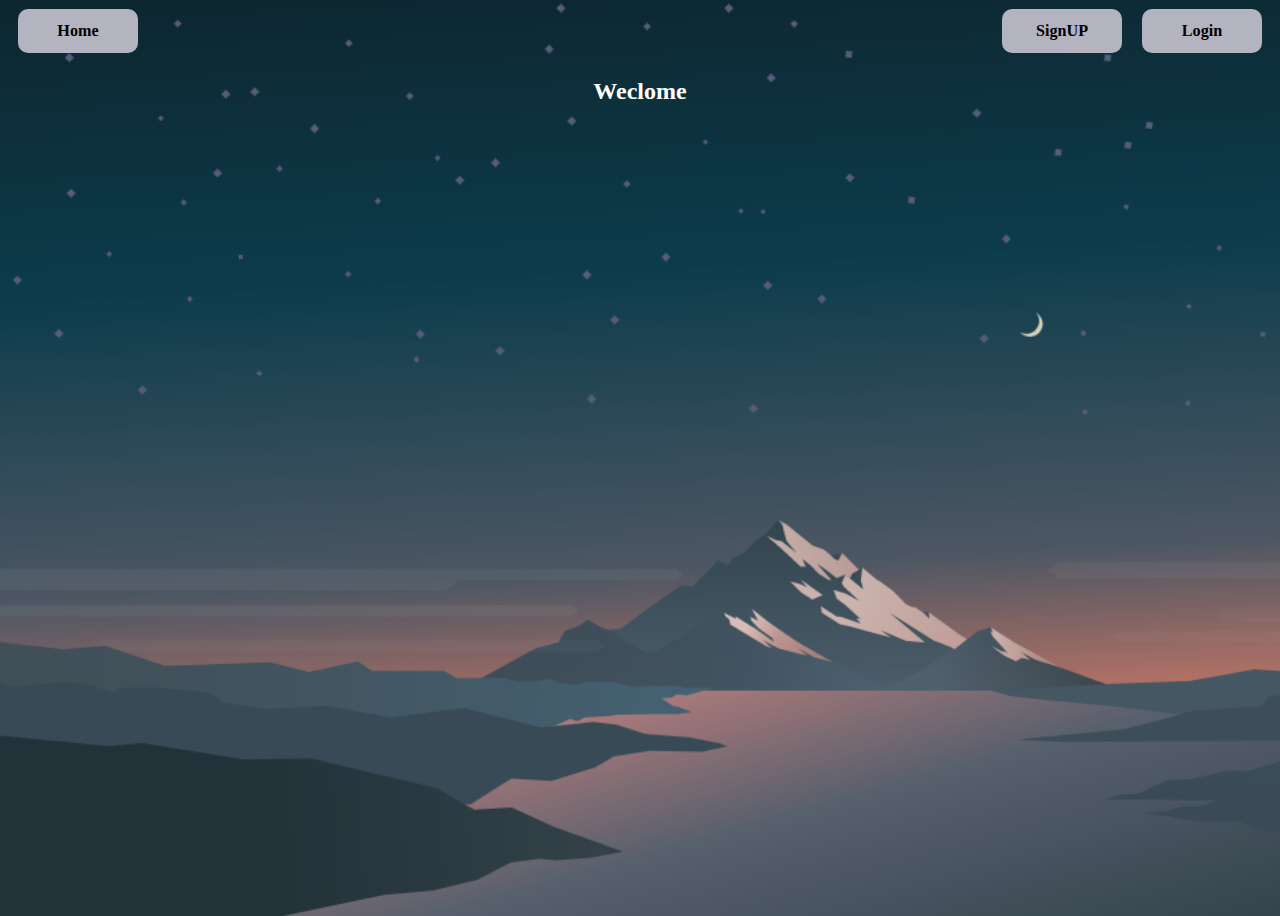
==== forgot_password.html @ e8ea39e4 "add some styles" ====
<!DOCTYPE html>
<html lang="en">
<head>
    <meta charset="UTF-8">
    <meta http-equiv="X-UA-Compatible" content="IE=edge">
    <meta name="viewport" content="width=device-width, initial-scale=1.0">
    <title>Forgot_Password</title>
    <link rel="stylesheet" href="./Forgot_Password.css">
</head>
<body>
    <div class="nav">
        <ul>
            <li id="icon"><a href="index.html">Home</a></li>
            <li id="try"><a href="index.html">Login</a></li>
            <li id="try"><a href="SignUP.html">SignUP</a></li>
        </ul>
    </div>
    <div class="F_password">
        <h2>Weclome</h2>
        <p></p>
    </div>
</body>
</html>
---- Forgot_Password.css ----
body
{
    background-image: url(test.png);
    background-size: cover;
    height: 100vh;
}
ul
{
    margin: 0;
    padding: 0;
}
li
{
    list-style-type: none;
}
a
{
    text-decoration: none;
    color: black
}

li
{
    float: right;
    font-size: 1.01em;
    margin:20px 10px 20px 10px;
}
li a
{
    text-decoration: none;
    display: block;
    text-align: center;
    padding: 10px 22px;
}
#icon
{
    font-weight: bold;
    float: left;
    border: none;
        outline: none;
        background: #b4b4c0;
        padding: 3px 10px;
        width: 100px;
        margin-top: 1px;
        border-radius: 10px;
        font-size: 600;
        cursor: pointer;
}
.F_password
{
    text-align: center;
    padding: 50px;
    color: white;
    
}
#try
{
    font-weight: bold;
        border: none;
        outline: none;
        background: #b4b4c0;
        padding: 3px 10px;
        width: 100px;
        margin-top: 1px;
        border-radius: 10px;
        font-size: 600;
        cursor: pointer;
}
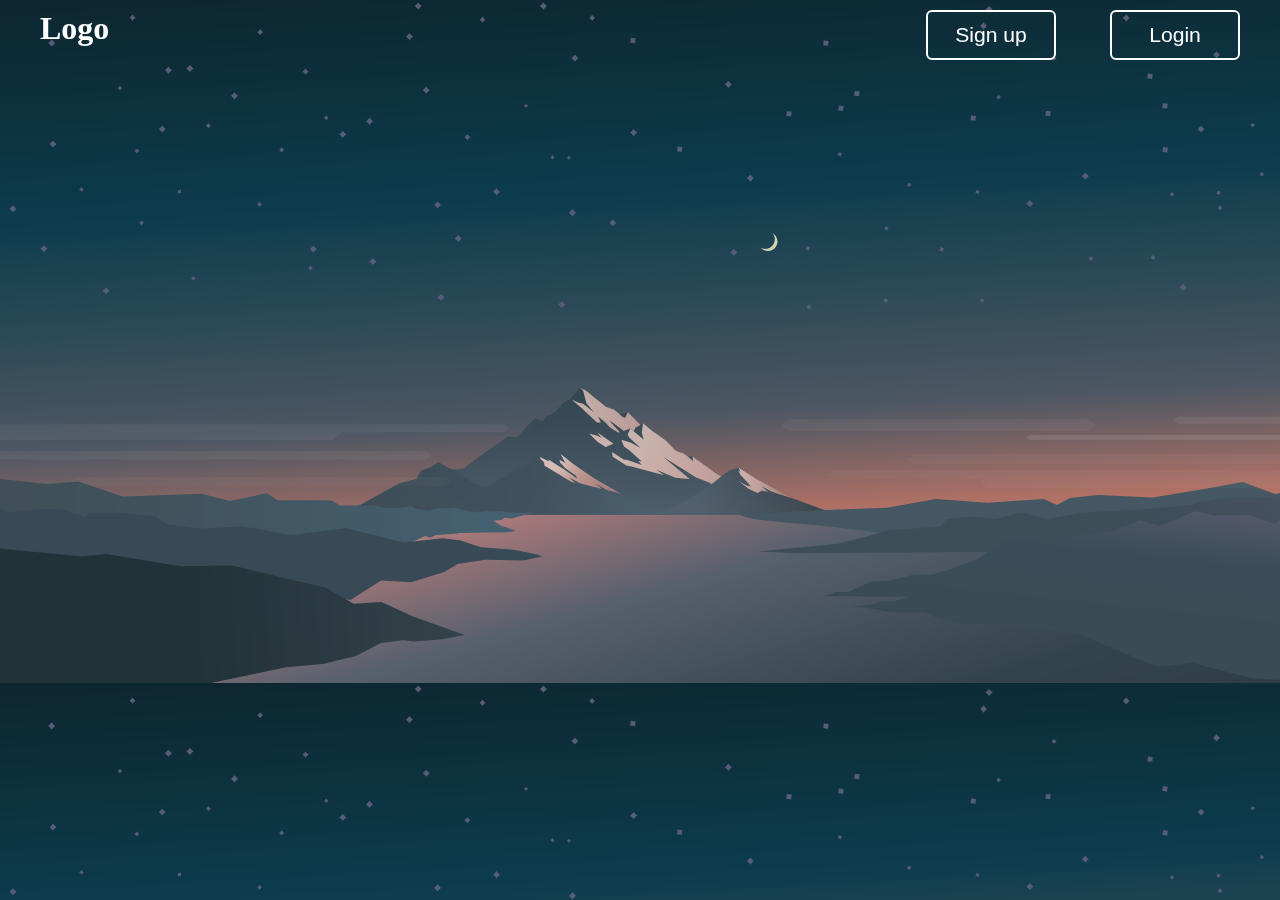
==== commit c8370ee7: "start design forgot_password page" ====
--- a/forgot_password.html
+++ b/forgot_password.html
@@ -8,16 +8,13 @@
     <link rel="stylesheet" href="./Forgot_Password.css">
 </head>
 <body>
-    <div class="nav">
-        <ul>
-            <li id="icon"><a href="index.html">Home</a></li>
-            <li id="try"><a href="index.html">Login</a></li>
-            <li id="try"><a href="SignUP.html">SignUP</a></li>
-        </ul>
-    </div>
-    <div class="F_password">
-        <h2>Weclome</h2>
-        <p></p>
-    </div>
+    <header class="header">
+        <h2 class="Logo">Logo</h2>
+        <nav class="navbar">
+            <a href="SignUP.html"><button class="btn
+                ">Sign up</button></a>
+            <a href="index.html"><button class="btn">Login</button></a>
+        </nav>
+    </header>
 </body>
 </html>--- a/Forgot_Password.css
+++ b/Forgot_Password.css
@@ -1,68 +1,60 @@
-body
-{
-    background-image: url(test.png);
-    background-size: cover;
-    height: 100vh;
-}
-ul
+*
 {
     margin: 0;
     padding: 0;
+    box-sizing: border-box;
 }
-li
+body
 {
-    list-style-type: none;
+    display: flex;
+    justify-content: center;
+    align-items: center;
+    min-height: 100vh;
+    background-image: url(test.png);
 }
-a
+.header
 {
+    position: fixed;
+    top: 0;
+    left: 0;
+    width: 100%;
+    padding: 10px 40px;
+    display: flex;
+    justify-content: space-between;
+    z-index: 99;
+}
+.Logo
+{
+    font-size: 2em;
+    color: #fff;
+    user-select: none;
+} 
+.navbar a
+{
+    position: relative;
+    font-size: 1.1em;
+    color: #fff;
     text-decoration: none;
-    color: black
+    font-weight: 500;
+    margin-left: 40px;
 }
-
-li
+ .btn
 {
-    float: right;
-    font-size: 1.01em;
-    margin:20px 10px 20px 10px;
+    width: 130px;
+    height: 50px;
+    background: transparent;
+    border: 2px solid #fff;
+    outline: none;
+    border-radius: 6px;
+    cursor: pointer;
+    font-size: 1.2em;
+    color: #fff;
+    font-weight: 500;
+    margin-left: 10px;
+    transition: 1.5s;
 }
-li a
+.btn:hover
 {
-    text-decoration: none;
-    display: block;
-    text-align: center;
-    padding: 10px 22px;
-}
-#icon
-{
-    font-weight: bold;
-    float: left;
-    border: none;
-        outline: none;
-        background: #b4b4c0;
-        padding: 3px 10px;
-        width: 100px;
-        margin-top: 1px;
-        border-radius: 10px;
-        font-size: 600;
-        cursor: pointer;
-}
-.F_password
-{
-    text-align: center;
-    padding: 50px;
-    color: white;
-    
-}
-#try
-{
-    font-weight: bold;
-        border: none;
-        outline: none;
-        background: #b4b4c0;
-        padding: 3px 10px;
-        width: 100px;
-        margin-top: 1px;
-        border-radius: 10px;
-        font-size: 600;
-        cursor: pointer;
+    background-color: #fff;
+    color: #162938;
 }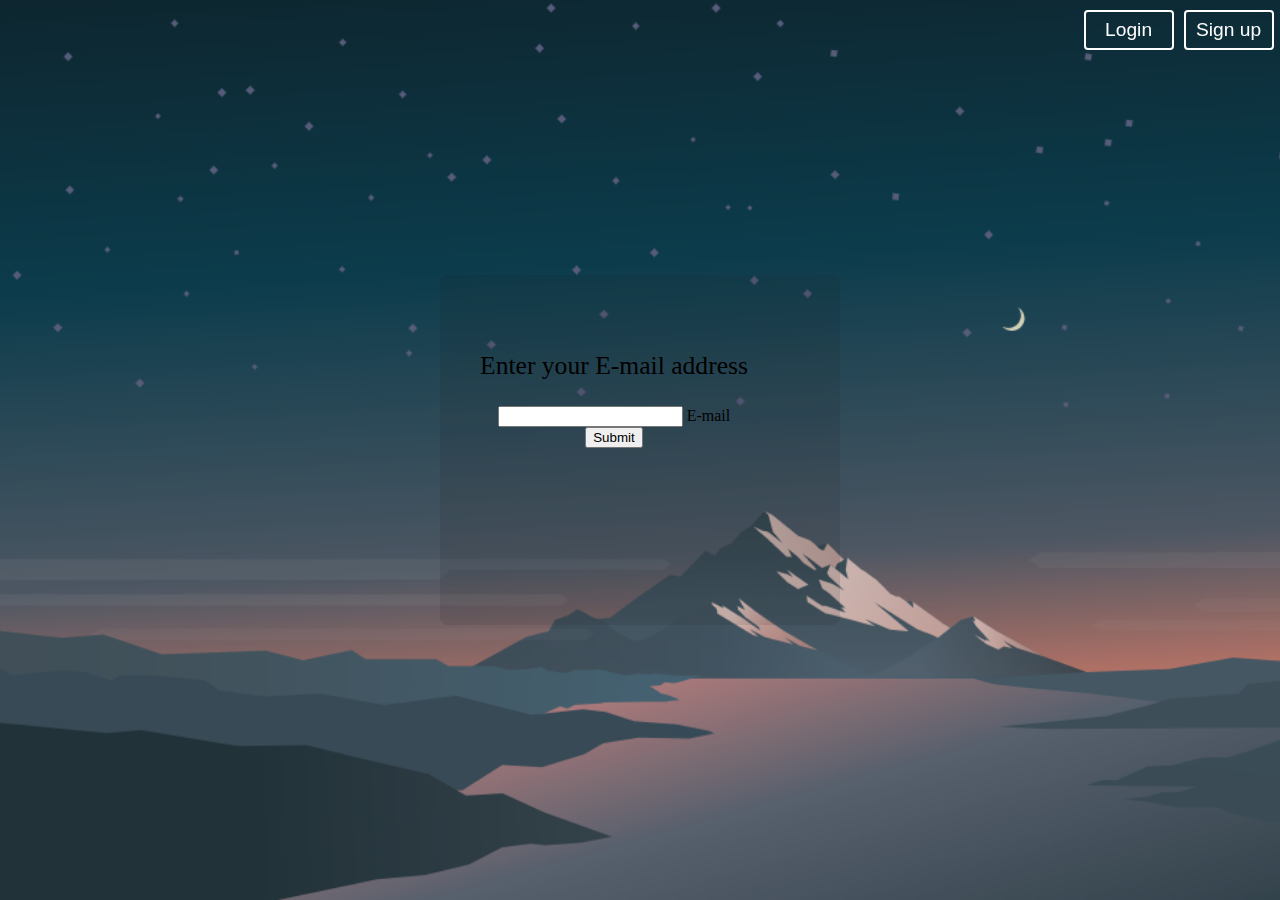
==== commit 114000c7: "uptade forgot_password page" ====
--- a/forgot_password.html
+++ b/forgot_password.html
@@ -9,12 +9,26 @@
 </head>
 <body>
     <header class="header">
-        <h2 class="Logo">Logo</h2>
         <nav class="navbar">
             <a href="SignUP.html"><button class="btn
                 ">Sign up</button></a>
             <a href="index.html"><button class="btn">Login</button></a>
         </nav>
     </header>
+    <div class="body2">
+        <div class="box">
+            <div class="forgot_password_form">
+                <div class="input">
+                    <div class="input">
+                        <p>Enter your E-mail address</p>
+                    <input type="email" required="required">
+                    <span>E-mail</span>
+                    <i></i>
+                    </div>
+                        <input type="submit" value="Submit">
+                </div>
+            </div>
+        </div>
+    </div>
 </body>
 </html>--- a/Forgot_Password.css
+++ b/Forgot_Password.css
@@ -1,60 +1,70 @@
-*
+
+body
 {
+    text-align: center;
     margin: 0;
     padding: 0;
-    box-sizing: border-box;
+    min-height: 100vh;
+    background-image: url(test.png);
+    background-size: cover;
+  
 }
-body
+.header
+{
+    padding-top: 10px;
+    position: fixed;
+    width: 99.5%;
+
+}
+ .btn
+{
+    width: 90px;
+    height: 40px;
+    background: transparent;
+    border: 2px solid #fff;
+    outline: none;
+    border-radius: 4px;
+    cursor: pointer;
+    font-size: 1.2em;
+    color: #fff;
+    font-weight: 500;
+    margin-left: 10px;
+    float: right;
+    transition: 1.5s;
+}
+.btn:hover
+{
+    background-color: #e58989;
+    color: #162938;
+}
+
+/*=================================================>Forgot_password style==============================*/
+.body2
 {
     display: flex;
     justify-content: center;
     align-items: center;
     min-height: 100vh;
-    background-image: url(test.png);
 }
-.header
+.box{
+    position: relative;
+    width: 400px;
+    height: 350px;
+    background: #1c1c1c1c;
+    border-radius: 8px;
+    overflow: hidden;
+}
+
+.forgot_password_form{
+    position: absolute;
+    border-radius: 8px;
+    z-index: 10;
+    padding: 50px 40px;
+    display: flex;
+    flex-direction: column; 
+}
+p
 {
-    position: fixed;
-    top: 0;
-    left: 0;
-    width: 100%;
-    padding: 10px 40px;
-    display: flex;
-    justify-content: space-between;
-    z-index: 99;
+    font-size: 1.6em;
+    color: #000000;
 }
-.Logo
-{
-    font-size: 2em;
-    color: #fff;
-    user-select: none;
-} 
-.navbar a
-{
-    position: relative;
-    font-size: 1.1em;
-    color: #fff;
-    text-decoration: none;
-    font-weight: 500;
-    margin-left: 40px;
-}
- .btn
-{
-    width: 130px;
-    height: 50px;
-    background: transparent;
-    border: 2px solid #fff;
-    outline: none;
-    border-radius: 6px;
-    cursor: pointer;
-    font-size: 1.2em;
-    color: #fff;
-    font-weight: 500;
-    margin-left: 10px;
-    transition: 1.5s;
-}
-.btn:hover
-{
-    background-color: #fff;
-    color: #162938;
-}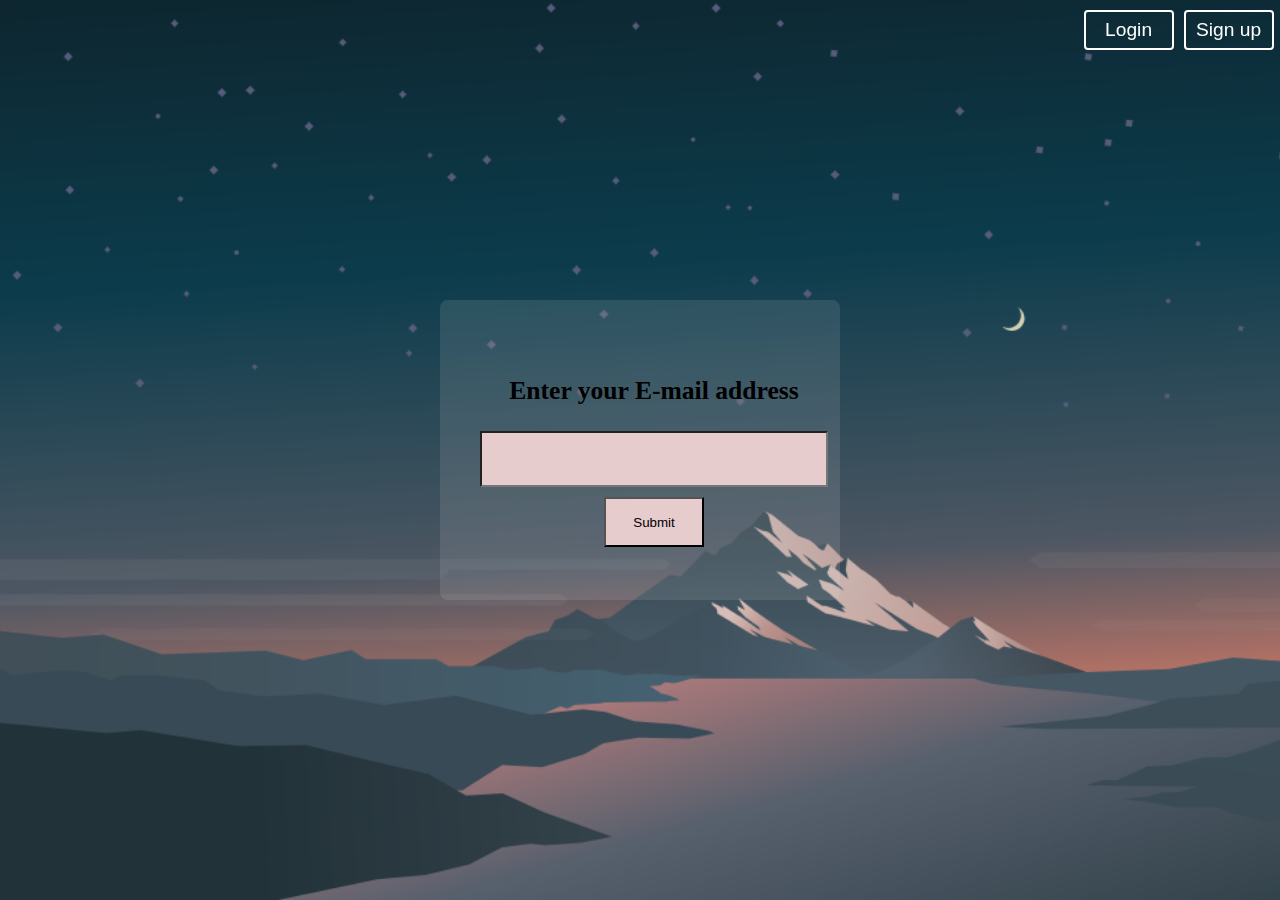
==== commit a60c7be4: "finish with forgot_password page" ====
--- a/forgot_password.html
+++ b/forgot_password.html
@@ -18,14 +18,14 @@
     <div class="body2">
         <div class="box">
             <div class="forgot_password_form">
+                <p>Enter your E-mail address</p>
                 <div class="input">
-                    <div class="input">
-                        <p>Enter your E-mail address</p>
+                    <div class="inputs">
                     <input type="email" required="required">
-                    <span>E-mail</span>
-                    <i></i>
                     </div>
+                    <div class="buttom">
                         <input type="submit" value="Submit">
+                    </div>
                 </div>
             </div>
         </div>
--- a/Forgot_Password.css
+++ b/Forgot_Password.css
@@ -49,10 +49,9 @@
 .box{
     position: relative;
     width: 400px;
-    height: 350px;
-    background: #1c1c1c1c;
+    height: 300px;
+    background: #f8f7f71c;
     border-radius: 8px;
-    overflow: hidden;
 }
 
 .forgot_password_form{
@@ -66,5 +65,26 @@
 p
 {
     font-size: 1.6em;
-    color: #000000;
+    color:#000000;
+    font-weight: bold;
 }
+.inputs input
+{
+    width: 340px;
+    height: 50px;
+    background: #e6cccc;
+}
+.buttom input
+{
+    margin-top: 10px;
+    width: 100px;
+    height: 50px;
+    background-color: #e6cccc;
+    cursor: pointer;
+    transition: 1s;
+}
+.buttom input:hover
+{
+    background: #e58989;
+    color: #130469;
+}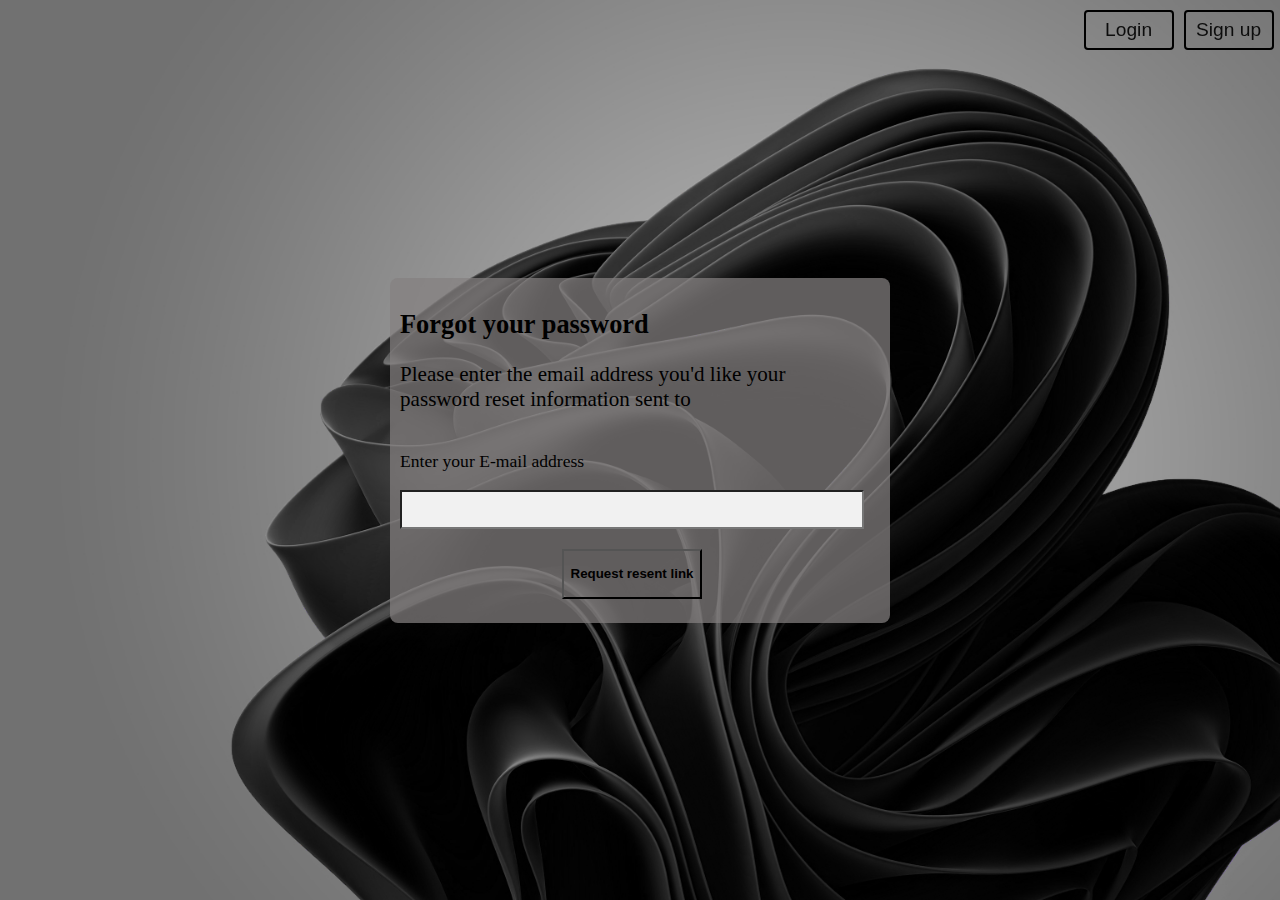
==== commit 9c36d907: "second design(forgoy_password page)" ====
--- a/forgot_password.html
+++ b/forgot_password.html
@@ -18,13 +18,17 @@
     <div class="body2">
         <div class="box">
             <div class="forgot_password_form">
+                <div class="paragraph">
+                    <h2>Forgot your password</h2>
+                    <p>Please enter the email address you'd like your password reset information sent to</p>
+                </div>
                 <p>Enter your E-mail address</p>
                 <div class="input">
                     <div class="inputs">
                     <input type="email" required="required">
                     </div>
                     <div class="buttom">
-                        <input type="submit" value="Submit">
+                        <input type="submit" value="Request resent link">
                     </div>
                 </div>
             </div>
--- a/Forgot_Password.css
+++ b/Forgot_Password.css
@@ -5,7 +5,7 @@
     margin: 0;
     padding: 0;
     min-height: 100vh;
-    background-image: url(test.png);
+    background-image: url(css_back.jpg);
     background-size: cover;
   
 }
@@ -16,26 +16,26 @@
     width: 99.5%;
 
 }
- .btn
+.btn
 {
     width: 90px;
     height: 40px;
     background: transparent;
-    border: 2px solid #fff;
+    border: 2px solid #000000;
     outline: none;
+    color: #0c0c0c;
+    font-weight: 500;
     border-radius: 4px;
     cursor: pointer;
     font-size: 1.2em;
-    color: #fff;
-    font-weight: 500;
     margin-left: 10px;
     float: right;
     transition: 1.5s;
 }
 .btn:hover
 {
-    background-color: #e58989;
-    color: #162938;
+    background-color: #f3f3f3;
+    color: #000000;
 }
 
 /*=================================================>Forgot_password style==============================*/
@@ -48,43 +48,63 @@
 }
 .box{
     position: relative;
-    width: 400px;
-    height: 300px;
-    background: #f8f7f71c;
+    width: 500px;
+    height: 345px;
+    background: #858080b9;
     border-radius: 8px;
 }
 
 .forgot_password_form{
     position: absolute;
-    border-radius: 8px;
+    border-radius: 10px;
     z-index: 10;
-    padding: 50px 40px;
+    padding: 10px 10px;
+    padding-right: 77px;
     display: flex;
     flex-direction: column; 
 }
+.paragraph
+{
+    font-size: 1.1em;
+    text-align: left;
+    color: #000;
+}
+
+.paragraph p
+{
+    font-size: 1.2em;
+    color: #000000;
+}
+
 p
 {
-    font-size: 1.6em;
-    color:#000000;
-    font-weight: bold;
+    font-size: 1.1em;
+    color:#000;
+    text-align: left;
 }
 .inputs input
 {
-    width: 340px;
-    height: 50px;
-    background: #e6cccc;
+    padding: 05px;
+    width: 450px;
+    height: 25px;
+    font-size: 1.1em;
+    text-align: left;
+    background: #f1f1f1;
+    color: #000000;
 }
 .buttom input
 {
-    margin-top: 10px;
-    width: 100px;
+    margin-top: 20px;
+    width: 140px;
     height: 50px;
-    background-color: #e6cccc;
+    background-color: transparent;
+    color: #000;
+    font-weight: bold;
     cursor: pointer;
-    transition: 1s;
+    transition: 0.5s;
 }
 .buttom input:hover
 {
-    background: #e58989;
+    background: #f3eeee;
     color: #130469;
 }